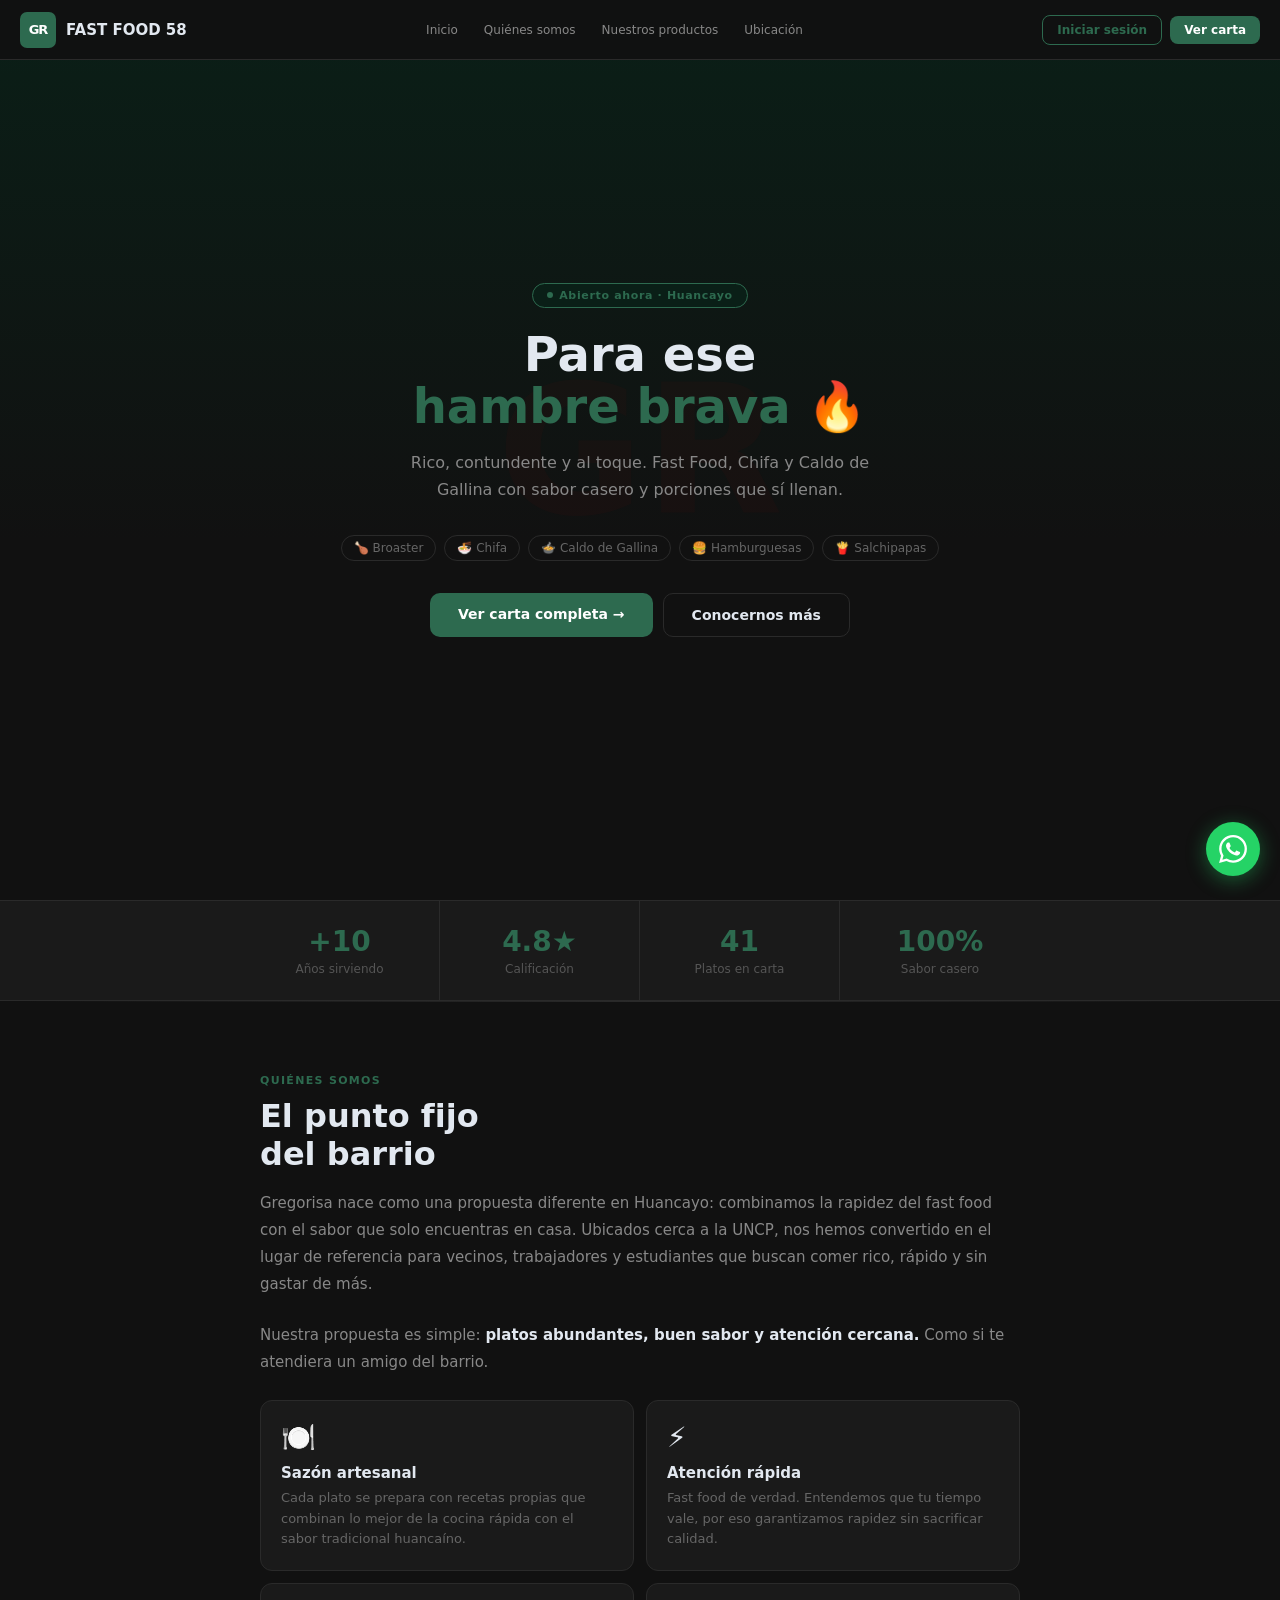
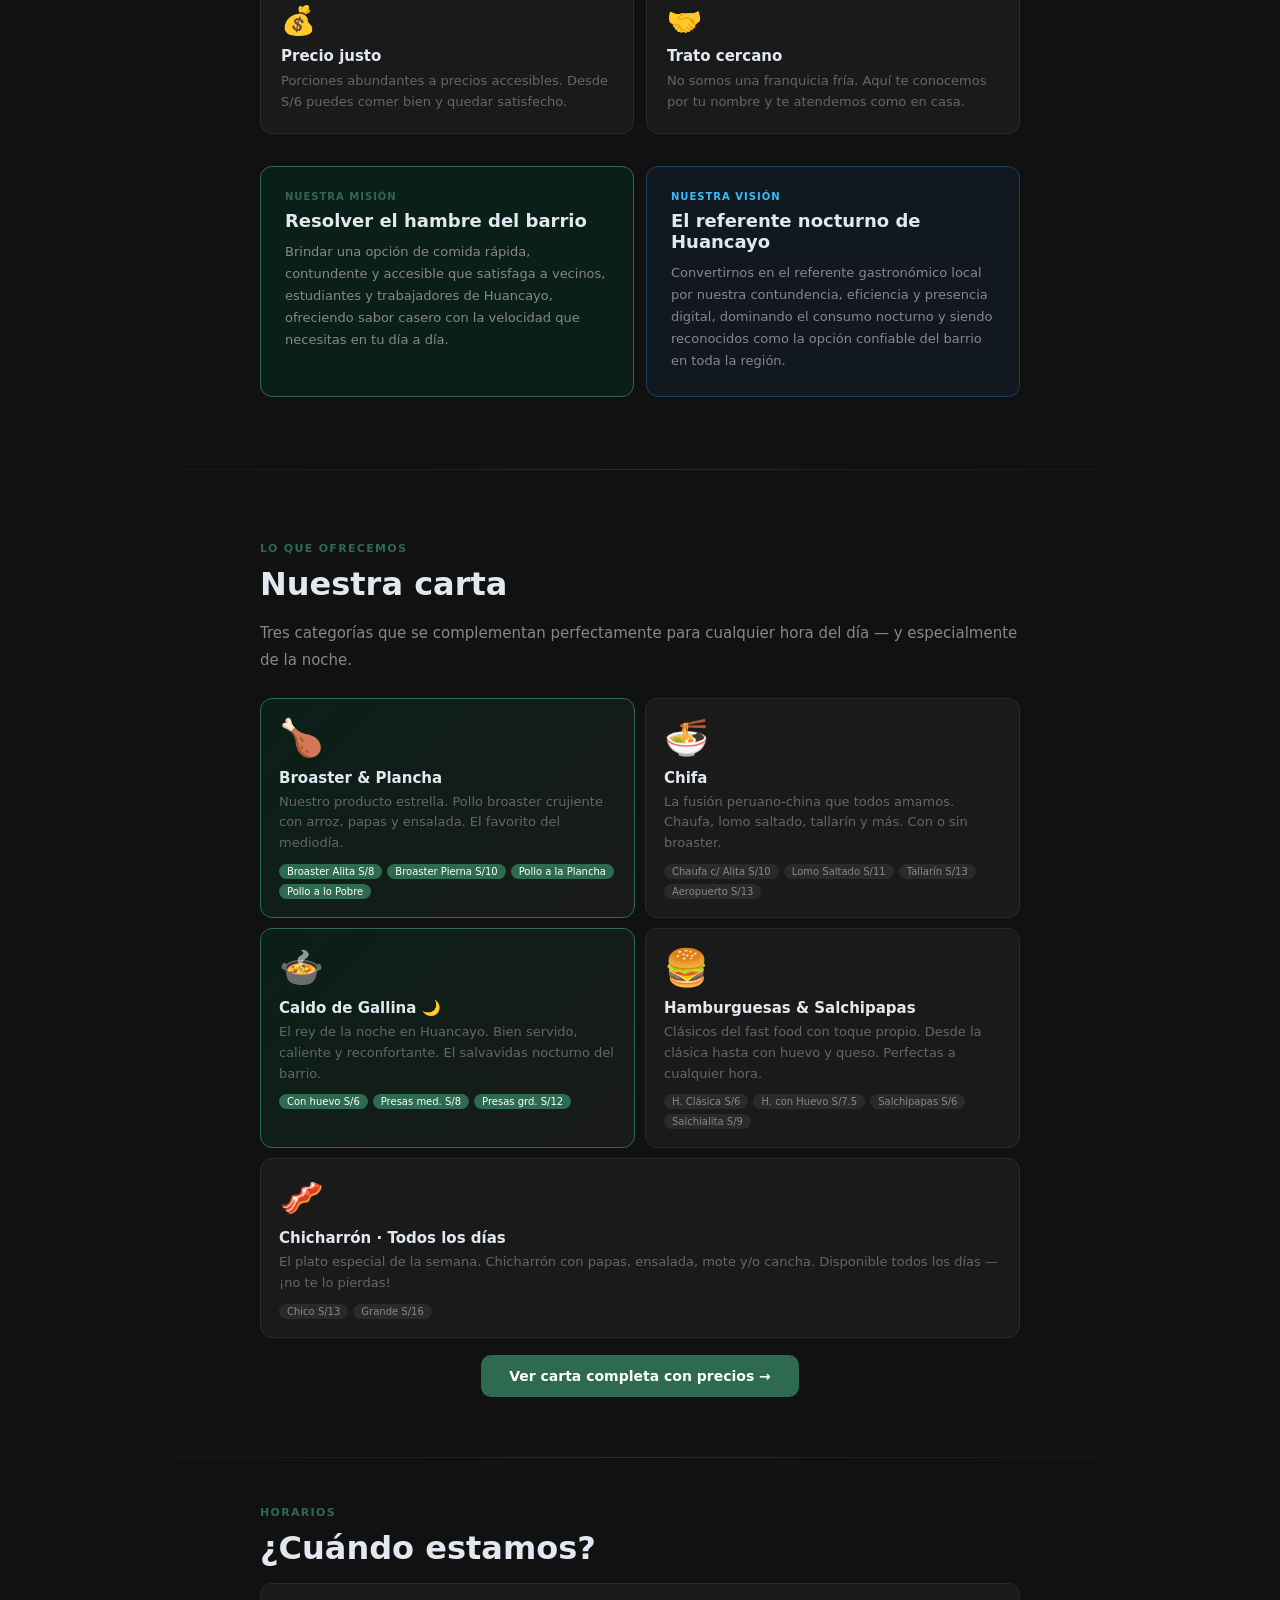
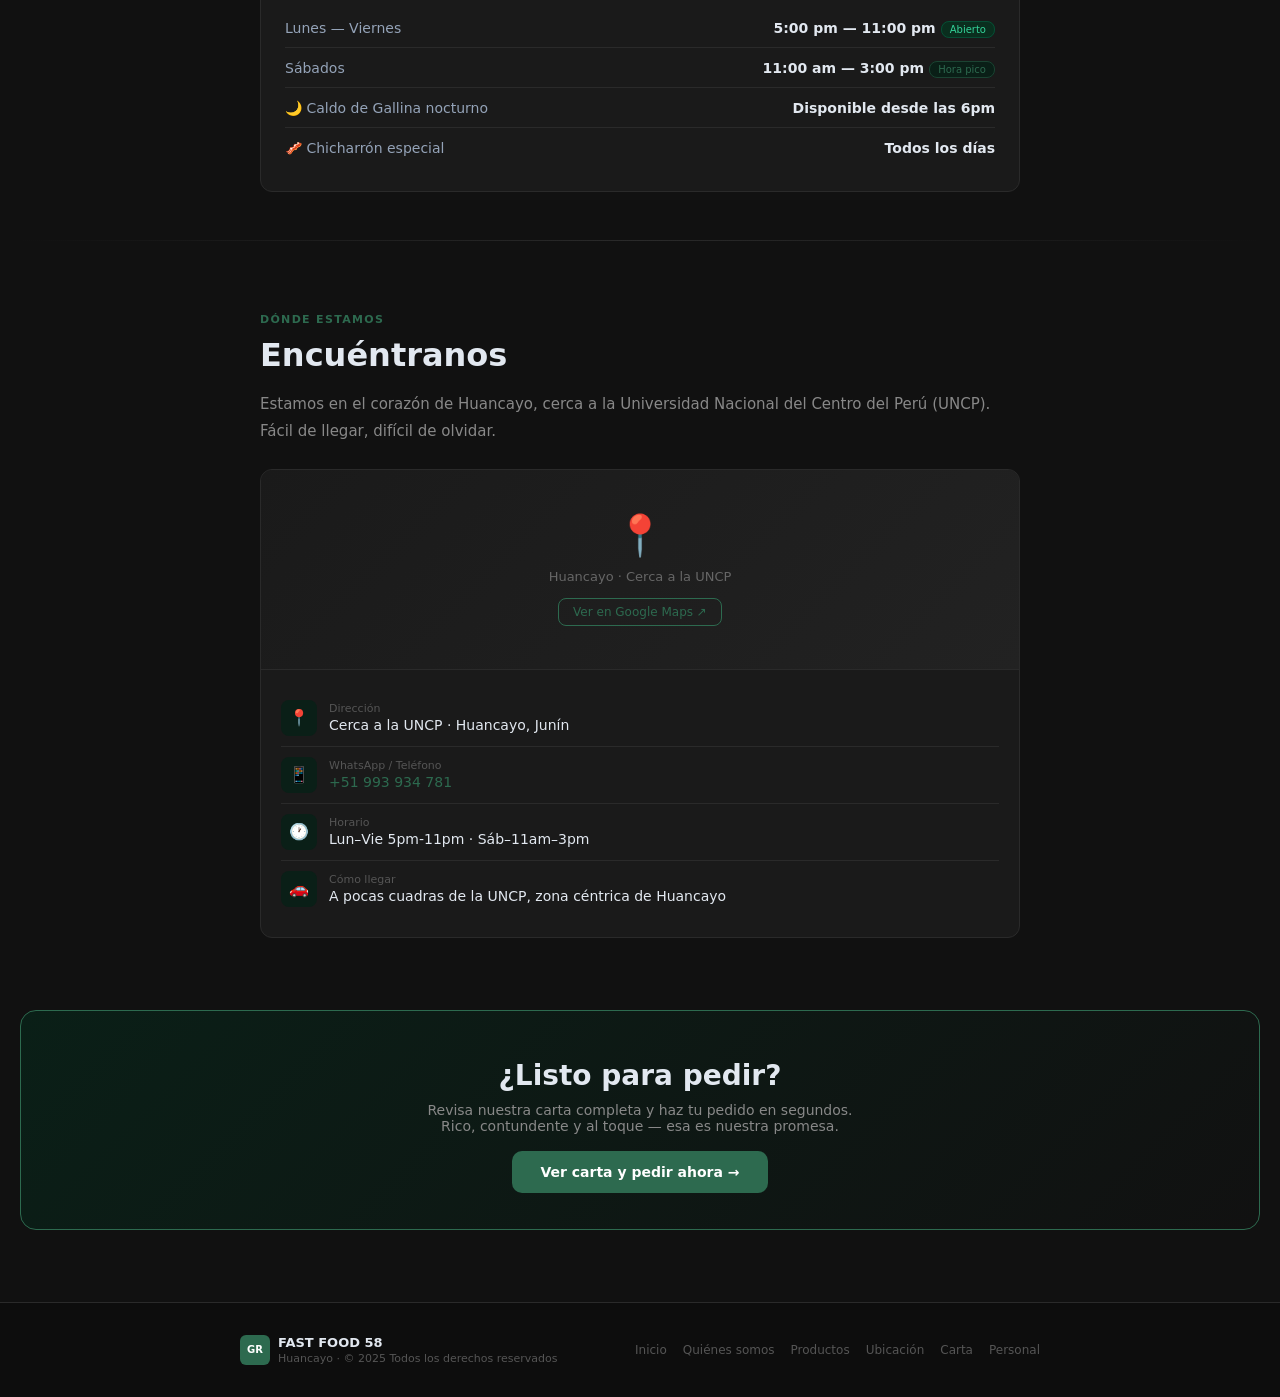
==== index.html @ 21c9c9ed "Update links to remove leading slashes" ====
<!DOCTYPE html>
<html lang="es">
<head>
<meta charset="UTF-8">
<meta name="viewport" content="width=device-width, initial-scale=1.0">
<title>Gregorisa — Huancayo</title>
<style>
*{box-sizing:border-box;margin:0;padding:0;}
html{scroll-behavior:smooth;}
body{background:#111;font-family:system-ui,-apple-system,sans-serif;color:#e2e8f0;}

/* NAV */
.nav{position:fixed;top:0;left:0;right:0;z-index:100;background:rgba(17,17,17,.95);backdrop-filter:blur(10px);border-bottom:1px solid #2a2a2a;padding:0 20px;display:flex;align-items:center;justify-content:space-between;height:60px;}
.nav-logo{display:flex;align-items:center;gap:10px;text-decoration:none;}
.nav-logo-box{width:36px;height:36px;background:#2D6A4F;border-radius:7px;display:flex;align-items:center;justify-content:center;font-size:13px;font-weight:900;color:#fff;letter-spacing:-1px;flex-shrink:0;}
.nav-logo-name{font-size:15px;font-weight:700;color:#e2e8f0;}
.nav-links{display:flex;align-items:center;gap:6px;}
.nav-link{font-size:12px;color:#888;text-decoration:none;padding:6px 10px;border-radius:7px;transition:all .15s;white-space:nowrap;}
.nav-link:hover{color:#e2e8f0;background:#1a1a1a;}
.nav-right{display:flex;align-items:center;gap:8px;}
.nav-login{font-size:12px;font-weight:600;color:#2D6A4F;text-decoration:none;padding:7px 14px;border-radius:8px;border:1px solid #2D6A4F;transition:all .15s;white-space:nowrap;}
.nav-login:hover{background:#2D6A4F;color:#fff;}
.nav-menu-btn{font-size:12px;font-weight:700;color:#fff;text-decoration:none;padding:7px 14px;border-radius:8px;background:#2D6A4F;white-space:nowrap;}
.nav-menu-btn:hover{opacity:.88;}

/* HERO */
.hero{min-height:100vh;background:linear-gradient(180deg,#0a1f17 0%,#111 60%);display:flex;align-items:center;justify-content:center;padding:80px 20px 60px;text-align:center;position:relative;overflow:hidden;}
.hero-bg-text{position:absolute;font-size:180px;font-weight:900;color:rgba(204,0,0,.04);top:50%;left:50%;transform:translate(-50%,-50%);white-space:nowrap;user-select:none;}
.hero-content{position:relative;z-index:1;max-width:600px;}
.hero-eyebrow{display:inline-flex;align-items:center;gap:6px;background:#0a1f17;border:0.5px solid #2D6A4F;border-radius:20px;padding:5px 14px;font-size:11px;color:#2D6A4F;font-weight:600;letter-spacing:.06em;margin-bottom:20px;}
.hero-dot{width:6px;height:6px;border-radius:50%;background:#2D6A4F;}
.hero-title{font-size:48px;font-weight:900;line-height:1.1;margin-bottom:16px;}
.hero-title span{color:#2D6A4F;}
.hero-sub{font-size:16px;color:#888;line-height:1.7;margin-bottom:32px;max-width:480px;margin-left:auto;margin-right:auto;}
.hero-chips{display:flex;gap:8px;justify-content:center;flex-wrap:wrap;margin-bottom:32px;}
.chip{font-size:12px;padding:5px 12px;border-radius:20px;border:0.5px solid #2a2a2a;color:#666;}
.hero-btns{display:flex;gap:10px;justify-content:center;flex-wrap:wrap;}
.btn-primary{background:#2D6A4F;color:#fff;font-size:14px;font-weight:700;padding:13px 28px;border-radius:10px;text-decoration:none;transition:opacity .15s;}
.btn-primary:hover{opacity:.88;}
.btn-secondary{background:transparent;color:#e2e8f0;font-size:14px;font-weight:600;padding:13px 28px;border-radius:10px;border:1px solid #2a2a2a;text-decoration:none;transition:all .15s;}
.btn-secondary:hover{border-color:#2D6A4F;color:#2D6A4F;}

/* STATS */
.stats-bar{background:#1a1a1a;border-top:1px solid #2a2a2a;border-bottom:1px solid #2a2a2a;padding:0;}
.stats-grid{display:grid;grid-template-columns:repeat(4,1fr);max-width:800px;margin:0 auto;}
.stat-item{padding:24px 16px;text-align:center;border-right:1px solid #2a2a2a;}
.stat-item:last-child{border-right:none;}
.stat-val{font-size:28px;font-weight:900;color:#2D6A4F;margin-bottom:4px;}
.stat-lbl{font-size:12px;color:#555;}

/* SECCIONES */
section{padding:72px 20px;max-width:800px;margin:0 auto;}

/* QUIÉNES SOMOS */
.section-label{font-size:11px;font-weight:700;color:#2D6A4F;letter-spacing:.12em;margin-bottom:10px;}
.section-title{font-size:32px;font-weight:800;color:#e2e8f0;line-height:1.2;margin-bottom:16px;}
.section-desc{font-size:15px;color:#888;line-height:1.8;margin-bottom:24px;}
.values-grid{display:grid;grid-template-columns:1fr 1fr;gap:12px;margin-top:24px;}
.val-card{background:#1a1a1a;border:1px solid #2a2a2a;border-radius:12px;padding:20px;}
.val-icon{font-size:28px;margin-bottom:10px;}
.val-title{font-size:15px;font-weight:700;color:#e2e8f0;margin-bottom:6px;}
.val-desc{font-size:13px;color:#666;line-height:1.6;}

/* MISIÓN / VISIÓN */
.mv-grid{display:grid;grid-template-columns:1fr 1fr;gap:12px;margin-top:24px;}
.mv-card{border-radius:12px;padding:24px;}
.mv-mision{background:#0a1f17;border:1px solid #2D6A4F;}
.mv-vision{background:#111820;border:1px solid #1e4060;}
.mv-label{font-size:10px;font-weight:700;letter-spacing:.1em;margin-bottom:8px;}
.ml-red{color:#2D6A4F;}.ml-blue{color:#38bdf8;}
.mv-title{font-size:18px;font-weight:800;color:#e2e8f0;margin-bottom:10px;}
.mv-desc{font-size:13px;color:#888;line-height:1.7;}

/* PRODUCTOS */
.productos-grid{display:grid;grid-template-columns:1fr 1fr;gap:10px;margin-top:24px;}
.prod-card{background:#1a1a1a;border:1px solid #2a2a2a;border-radius:12px;padding:18px;transition:border-color .15s;cursor:default;}
.prod-card:hover{border-color:#2D6A4F;}
.prod-icon{font-size:36px;margin-bottom:10px;}
.prod-name{font-size:15px;font-weight:700;color:#e2e8f0;margin-bottom:5px;}
.prod-desc{font-size:13px;color:#666;line-height:1.6;margin-bottom:10px;}
.prod-items{display:flex;flex-wrap:wrap;gap:5px;}
.prod-tag{font-size:10px;padding:2px 8px;border-radius:8px;background:#2a2a2a;color:#888;}
.prod-highlight{border-color:#2D6A4F;background:linear-gradient(135deg,#0a1f17,#1a1a1a);}
.prod-highlight .prod-tag{background:#2D6A4F;color:#fff;}

/* HORARIO */
.horario-card{background:#1a1a1a;border:1px solid #2a2a2a;border-radius:12px;padding:24px;margin-top:16px;}
.horario-row{display:flex;justify-content:space-between;align-items:center;padding:10px 0;border-bottom:1px solid #2a2a2a;}
.horario-row:last-child{border-bottom:none;}
.h-dia{font-size:14px;color:#94a3b8;}
.h-hora{font-size:14px;font-weight:600;color:#e2e8f0;}
.h-badge{font-size:10px;padding:2px 8px;border-radius:8px;}
.hb-open{background:#0a2e1e;color:#34d399;border:0.5px solid #064e35;}
.hb-peak{background:#0a1f17;color:#2D6A4F;border:0.5px solid #1B4332;}

/* UBICACIÓN */
.ubicacion-card{background:#1a1a1a;border:1px solid #2a2a2a;border-radius:12px;overflow:hidden;margin-top:24px;}
.map-placeholder{background:linear-gradient(135deg,#1a1a1a,#222);height:200px;display:flex;align-items:center;justify-content:center;flex-direction:column;gap:10px;border-bottom:1px solid #2a2a2a;}
.map-icon{font-size:40px;}
.map-label{font-size:13px;color:#666;}
.ubicacion-info{padding:20px;}
.ub-row{display:flex;align-items:center;gap:12px;padding:10px 0;border-bottom:1px solid #2a2a2a;}
.ub-row:last-child{border-bottom:none;}
.ub-icon{width:36px;height:36px;background:#0a1f17;border-radius:8px;display:flex;align-items:center;justify-content:center;font-size:16px;flex-shrink:0;}
.ub-label{font-size:11px;color:#555;margin-bottom:2px;}
.ub-val{font-size:14px;color:#e2e8f0;font-weight:500;}
.ub-link{color:#2D6A4F;text-decoration:none;}
.ub-link:hover{text-decoration:underline;}

/* CTA */
.cta-section{background:linear-gradient(135deg,#0a1f17,#111);border:1px solid #2D6A4F;border-radius:16px;padding:48px 24px;text-align:center;margin:0 20px 72px;}
.cta-title{font-size:28px;font-weight:800;color:#e2e8f0;margin-bottom:10px;}
.cta-sub{font-size:14px;color:#888;margin-bottom:28px;}

/* FOOTER */
.footer{background:#0d0d0d;border-top:1px solid #2a2a2a;padding:32px 20px;}
.footer-inner{max-width:800px;margin:0 auto;display:flex;justify-content:space-between;align-items:center;flex-wrap:wrap;gap:16px;}
.footer-logo{display:flex;align-items:center;gap:8px;}
.footer-logo-box{width:30px;height:30px;background:#2D6A4F;border-radius:6px;display:flex;align-items:center;justify-content:center;font-size:10px;font-weight:900;color:#fff;}
.footer-name{font-size:13px;font-weight:700;color:#e2e8f0;}
.footer-sub{font-size:11px;color:#555;margin-top:2px;}
.footer-links{display:flex;gap:16px;flex-wrap:wrap;}
.footer-link{font-size:12px;color:#555;text-decoration:none;}
.footer-link:hover{color:#2D6A4F;}

/* WHATSAPP FLOTANTE */
.wa-float{position:fixed;bottom:24px;right:20px;z-index:999;width:54px;height:54px;background:#25D366;border-radius:50%;display:flex;align-items:center;justify-content:center;box-shadow:0 4px 20px rgba(37,211,102,.4);text-decoration:none;transition:transform .2s;}
.wa-float:hover{transform:scale(1.1);}
.wa-float svg{width:28px;height:28px;fill:#fff;}
.wa-tooltip{position:absolute;right:64px;background:#25D366;color:#fff;font-size:12px;font-weight:600;padding:6px 12px;border-radius:8px;white-space:nowrap;opacity:0;transition:opacity .2s;pointer-events:none;}
.wa-float:hover .wa-tooltip{opacity:1;}

/* DIVISOR */
.divider{height:1px;background:linear-gradient(90deg,transparent,#2a2a2a,transparent);margin:0 20px;}

/* RESPONSIVE MOBILE */
@media(max-width:600px){
  .hero-title{font-size:32px;}
  .stats-grid{grid-template-columns:1fr 1fr;}
  .stat-item:nth-child(2){border-right:none;}
  .stat-item:nth-child(3){border-right:1px solid #2a2a2a;}
  .values-grid,.mv-grid,.productos-grid{grid-template-columns:1fr;}
  .nav-links{display:none;}
  .footer-inner{flex-direction:column;text-align:center;}
}
</style>
</head>
<body>

<!-- NAV FIJO CON ANCLAJES -->
<nav class="nav">
  <a class="nav-logo" href="#inicio">
    <div class="nav-logo-box">GR</div>
    <span class="nav-logo-name">FAST FOOD 58</span>
  </a>
  <div class="nav-links">
    <a class="nav-link" href="#inicio">Inicio</a>
    <a class="nav-link" href="#quienes-somos">Quiénes somos</a>
    <a class="nav-link" href="#productos">Nuestros productos</a>
    <a class="nav-link" href="#ubicacion">Ubicación</a>
  </div>
  <div class="nav-right">
    <a class="nav-login" href="login.html">Iniciar sesión</a>
    <a class="nav-menu-btn" href="public/menu.html">Ver carta</a>
  </div>
</nav>

<!-- HERO -->
<section id="inicio" style="padding:0;max-width:100%;">
  <div class="hero">
    <div class="hero-bg-text">GR</div>
    <div class="hero-content">
      <div class="hero-eyebrow"><div class="hero-dot"></div>Abierto ahora · Huancayo</div>
      <h1 class="hero-title">Para ese<br><span>hambre brava</span> 🔥</h1>
      <p class="hero-sub">Rico, contundente y al toque. Fast Food, Chifa y Caldo de Gallina con sabor casero y porciones que sí llenan.</p>
      <div class="hero-chips">
        <span class="chip">🍗 Broaster</span>
        <span class="chip">🍜 Chifa</span>
        <span class="chip">🍲 Caldo de Gallina</span>
        <span class="chip">🍔 Hamburguesas</span>
        <span class="chip">🍟 Salchipapas</span>
      </div>
      <div class="hero-btns">
        <a class="btn-primary" href="public/menu.html">Ver carta completa →</a>
        <a class="btn-secondary" href="#quienes-somos">Conocernos más</a>
      </div>
    </div>
  </div>
</section>

<!-- STATS -->
<div class="stats-bar">
  <div class="stats-grid">
    <div class="stat-item"><div class="stat-val">+10</div><div class="stat-lbl">Años sirviendo</div></div>
    <div class="stat-item"><div class="stat-val">4.8★</div><div class="stat-lbl">Calificación</div></div>
    <div class="stat-item"><div class="stat-val">41</div><div class="stat-lbl">Platos en carta</div></div>
    <div class="stat-item"><div class="stat-val">100%</div><div class="stat-lbl">Sabor casero</div></div>
  </div>
</div>

<div class="divider"></div>

<!-- QUIÉNES SOMOS -->
<section id="quienes-somos">
  <div class="section-label">QUIÉNES SOMOS</div>
  <h2 class="section-title">El punto fijo<br>del barrio</h2>
  <p class="section-desc">Gregorisa nace como una propuesta diferente en Huancayo: combinamos la rapidez del fast food con el sabor que solo encuentras en casa. Ubicados cerca a la UNCP, nos hemos convertido en el lugar de referencia para vecinos, trabajadores y estudiantes que buscan comer rico, rápido y sin gastar de más.</p>
  <p class="section-desc">Nuestra propuesta es simple: <strong style="color:#e2e8f0;">platos abundantes, buen sabor y atención cercana.</strong> Como si te atendiera un amigo del barrio.</p>

  <div class="values-grid">
    <div class="val-card">
      <div class="val-icon">🍽️</div>
      <div class="val-title">Sazón artesanal</div>
      <div class="val-desc">Cada plato se prepara con recetas propias que combinan lo mejor de la cocina rápida con el sabor tradicional huancaíno.</div>
    </div>
    <div class="val-card">
      <div class="val-icon">⚡</div>
      <div class="val-title">Atención rápida</div>
      <div class="val-desc">Fast food de verdad. Entendemos que tu tiempo vale, por eso garantizamos rapidez sin sacrificar calidad.</div>
    </div>
    <div class="val-card">
      <div class="val-icon">💰</div>
      <div class="val-title">Precio justo</div>
      <div class="val-desc">Porciones abundantes a precios accesibles. Desde S/6 puedes comer bien y quedar satisfecho.</div>
    </div>
    <div class="val-card">
      <div class="val-icon">🤝</div>
      <div class="val-title">Trato cercano</div>
      <div class="val-desc">No somos una franquicia fría. Aquí te conocemos por tu nombre y te atendemos como en casa.</div>
    </div>
  </div>

  <!-- MISIÓN Y VISIÓN -->
  <div class="mv-grid" style="margin-top:32px;">
    <div class="mv-card mv-mision">
      <div class="mv-label ml-red">NUESTRA MISIÓN</div>
      <div class="mv-title">Resolver el hambre del barrio</div>
      <div class="mv-desc">Brindar una opción de comida rápida, contundente y accesible que satisfaga a vecinos, estudiantes y trabajadores de Huancayo, ofreciendo sabor casero con la velocidad que necesitas en tu día a día.</div>
    </div>
    <div class="mv-card mv-vision">
      <div class="mv-label ml-blue">NUESTRA VISIÓN</div>
      <div class="mv-title">El referente nocturno de Huancayo</div>
      <div class="mv-desc">Convertirnos en el referente gastronómico local por nuestra contundencia, eficiencia y presencia digital, dominando el consumo nocturno y siendo reconocidos como la opción confiable del barrio en toda la región.</div>
    </div>
  </div>
</section>

<div class="divider"></div>

<!-- PRODUCTOS -->
<section id="productos">
  <div class="section-label">LO QUE OFRECEMOS</div>
  <h2 class="section-title">Nuestra carta</h2>
  <p class="section-desc">Tres categorías que se complementan perfectamente para cualquier hora del día — y especialmente de la noche.</p>

  <div class="productos-grid">
    <div class="prod-card prod-highlight">
      <div class="prod-icon">🍗</div>
      <div class="prod-name">Broaster & Plancha</div>
      <div class="prod-desc">Nuestro producto estrella. Pollo broaster crujiente con arroz, papas y ensalada. El favorito del mediodía.</div>
      <div class="prod-items">
        <span class="prod-tag">Broaster Alita S/8</span>
        <span class="prod-tag">Broaster Pierna S/10</span>
        <span class="prod-tag">Pollo a la Plancha</span>
        <span class="prod-tag">Pollo a lo Pobre</span>
      </div>
    </div>
    <div class="prod-card">
      <div class="prod-icon">🍜</div>
      <div class="prod-name">Chifa</div>
      <div class="prod-desc">La fusión peruano-china que todos amamos. Chaufa, lomo saltado, tallarín y más. Con o sin broaster.</div>
      <div class="prod-items">
        <span class="prod-tag">Chaufa c/ Alita S/10</span>
        <span class="prod-tag">Lomo Saltado S/11</span>
        <span class="prod-tag">Tallarín S/13</span>
        <span class="prod-tag">Aeropuerto S/13</span>
      </div>
    </div>
    <div class="prod-card prod-highlight">
      <div class="prod-icon">🍲</div>
      <div class="prod-name">Caldo de Gallina 🌙</div>
      <div class="prod-desc">El rey de la noche en Huancayo. Bien servido, caliente y reconfortante. El salvavidas nocturno del barrio.</div>
      <div class="prod-items">
        <span class="prod-tag">Con huevo S/6</span>
        <span class="prod-tag">Presas med. S/8</span>
        <span class="prod-tag">Presas grd. S/12</span>
      </div>
    </div>
    <div class="prod-card">
      <div class="prod-icon">🍔</div>
      <div class="prod-name">Hamburguesas & Salchipapas</div>
      <div class="prod-desc">Clásicos del fast food con toque propio. Desde la clásica hasta con huevo y queso. Perfectas a cualquier hora.</div>
      <div class="prod-items">
        <span class="prod-tag">H. Clásica S/6</span>
        <span class="prod-tag">H. con Huevo S/7.5</span>
        <span class="prod-tag">Salchipapas S/6</span>
        <span class="prod-tag">Salchialita S/9</span>
      </div>
    </div>
    <div class="prod-card" style="grid-column:1/-1;">
      <div class="prod-icon">🥓</div>
      <div class="prod-name">Chicharrón · Todos los días</div>
      <div class="prod-desc">El plato especial de la semana. Chicharrón con papas, ensalada, mote y/o cancha. Disponible todos los días — ¡no te lo pierdas!</div>
      <div class="prod-items">
        <span class="prod-tag">Chico S/13</span>
        <span class="prod-tag">Grande S/16</span>       
      </div>
    </div>
  </div>

  <div style="text-align:center;margin-top:28px;">
    <a class="btn-primary" href="public/menu.html">Ver carta completa con precios →</a>
  </div>
</section>

<div class="divider"></div>

<!-- HORARIO -->
<section id="horario" style="padding-top:48px;padding-bottom:48px;">
  <div class="section-label">HORARIOS</div>
  <h2 class="section-title">¿Cuándo estamos?</h2>
  <div class="horario-card">
    <div class="horario-row"><span class="h-dia">Lunes — Viernes</span><span><span class="h-hora">5:00 pm — 11:00 pm</span> <span class="h-badge hb-open">Abierto</span></span></div>
    <div class="horario-row"><span class="h-dia">Sábados</span><span><span class="h-hora">11:00 am — 3:00 pm</span> <span class="h-badge hb-peak">Hora pico</span></span></div>
    <div class="horario-row"><span class="h-dia">🌙 Caldo de Gallina nocturno</span><span><span class="h-hora">Disponible desde las 6pm</span></span></div>
    <div class="horario-row"><span class="h-dia">🥓 Chicharrón especial</span><span><span class="h-hora">Todos los días</span></span></div>
  </div>
</section>

<div class="divider"></div>

<!-- UBICACIÓN -->
<section id="ubicacion">
  <div class="section-label">DÓNDE ESTAMOS</div>
  <h2 class="section-title">Encuéntranos</h2>
  <p class="section-desc">Estamos en el corazón de Huancayo, cerca a la Universidad Nacional del Centro del Perú (UNCP). Fácil de llegar, difícil de olvidar.</p>

  <div class="ubicacion-card">
    <div class="map-placeholder">
      <div class="map-icon">📍</div>
      <div class="map-label">Huancayo · Cerca a la UNCP</div>
      <a href="https://maps.google.com/?q=UNCP+Huancayo" target="_blank" style="font-size:12px;color:#2D6A4F;text-decoration:none;border:1px solid #2D6A4F;padding:6px 14px;border-radius:8px;margin-top:4px;">Ver en Google Maps ↗</a>
    </div>
    <div class="ubicacion-info">
      <div class="ub-row">
        <div class="ub-icon">📍</div>
        <div><div class="ub-label">Dirección</div><div class="ub-val">Cerca a la UNCP · Huancayo, Junín</div></div>
      </div>
      <div class="ub-row">
        <div class="ub-icon">📱</div>
        <div><div class="ub-label">WhatsApp / Teléfono</div><div class="ub-val"><a class="ub-link" href="https://wa.me/51993934781" target="_blank">+51 993 934 781</a></div></div>
      </div>
      <div class="ub-row">
        <div class="ub-icon">🕐</div>
        <div><div class="ub-label">Horario</div><div class="ub-val">Lun–Vie 5pm-11pm · Sáb–11am–3pm</div></div>
      </div>
      <div class="ub-row">
        <div class="ub-icon">🚗</div>
        <div><div class="ub-label">Cómo llegar</div><div class="ub-val">A pocas cuadras de la UNCP, zona céntrica de Huancayo</div></div>
      </div>
    </div>
  </div>
</section>

<!-- CTA FINAL -->
<div class="cta-section">
  <div class="cta-title">¿Listo para pedir?</div>
  <p class="cta-sub">Revisa nuestra carta completa y haz tu pedido en segundos.<br>Rico, contundente y al toque — esa es nuestra promesa.</p>
  <a class="btn-primary" href="public/menu.html">Ver carta y pedir ahora →</a>
</div>

<!-- FOOTER -->
<footer class="footer">
  <div class="footer-inner">
    <div class="footer-logo">
      <div class="footer-logo-box">GR</div>
      <div>
        <div class="footer-name">FAST FOOD 58</div>
        <div class="footer-sub">Huancayo · © 2025 Todos los derechos reservados</div>
      </div>
    </div>
    <div class="footer-links">
      <a class="footer-link" href="#inicio">Inicio</a>
      <a class="footer-link" href="#quienes-somos">Quiénes somos</a>
      <a class="footer-link" href="#productos">Productos</a>
      <a class="footer-link" href="#ubicacion">Ubicación</a>
      <a class="footer-link" href="public/menu.html">Carta</a>
      <a class="footer-link" href="login.html">Personal</a>
    </div>
  </div>
</footer>

<!-- BOTÓN WHATSAPP FLOTANTE -->
<a class="wa-float" href="https://wa.me/51993934781" target="_blank" title="WhatsApp Gregorisa">
  <span class="wa-tooltip">¡Escríbenos!</span>
  <svg viewBox="0 0 24 24" xmlns="http://www.w3.org/2000/svg">
    <path d="M17.472 14.382c-.297-.149-1.758-.867-2.03-.967-.273-.099-.471-.148-.67.15-.197.297-.767.966-.94 1.164-.173.199-.347.223-.644.075-.297-.15-1.255-.463-2.39-1.475-.883-.788-1.48-1.761-1.653-2.059-.173-.297-.018-.458.13-.606.134-.133.298-.347.446-.52.149-.174.198-.298.298-.497.099-.198.05-.371-.025-.52-.075-.149-.669-1.612-.916-2.207-.242-.579-.487-.5-.669-.51-.173-.008-.371-.01-.57-.01-.198 0-.52.074-.792.372-.272.297-1.04 1.016-1.04 2.479 0 1.462 1.065 2.875 1.213 3.074.149.198 2.096 3.2 5.077 4.487.709.306 1.262.489 1.694.625.712.227 1.36.195 1.871.118.571-.085 1.758-.719 2.006-1.413.248-.694.248-1.289.173-1.413-.074-.124-.272-.198-.57-.347m-5.421 7.403h-.004a9.87 9.87 0 01-5.031-1.378l-.361-.214-3.741.982.998-3.648-.235-.374a9.86 9.86 0 01-1.51-5.26c.001-5.45 4.436-9.884 9.888-9.884 2.64 0 5.122 1.03 6.988 2.898a9.825 9.825 0 012.893 6.994c-.003 5.45-4.437 9.884-9.885 9.884m8.413-18.297A11.815 11.815 0 0012.05 0C5.495 0 .16 5.335.157 11.892c0 2.096.547 4.142 1.588 5.945L.057 24l6.305-1.654a11.882 11.882 0 005.683 1.448h.005c6.554 0 11.89-5.335 11.893-11.893a11.821 11.821 0 00-3.48-8.413z"/>
  </svg>
</a>

</body>
</html>
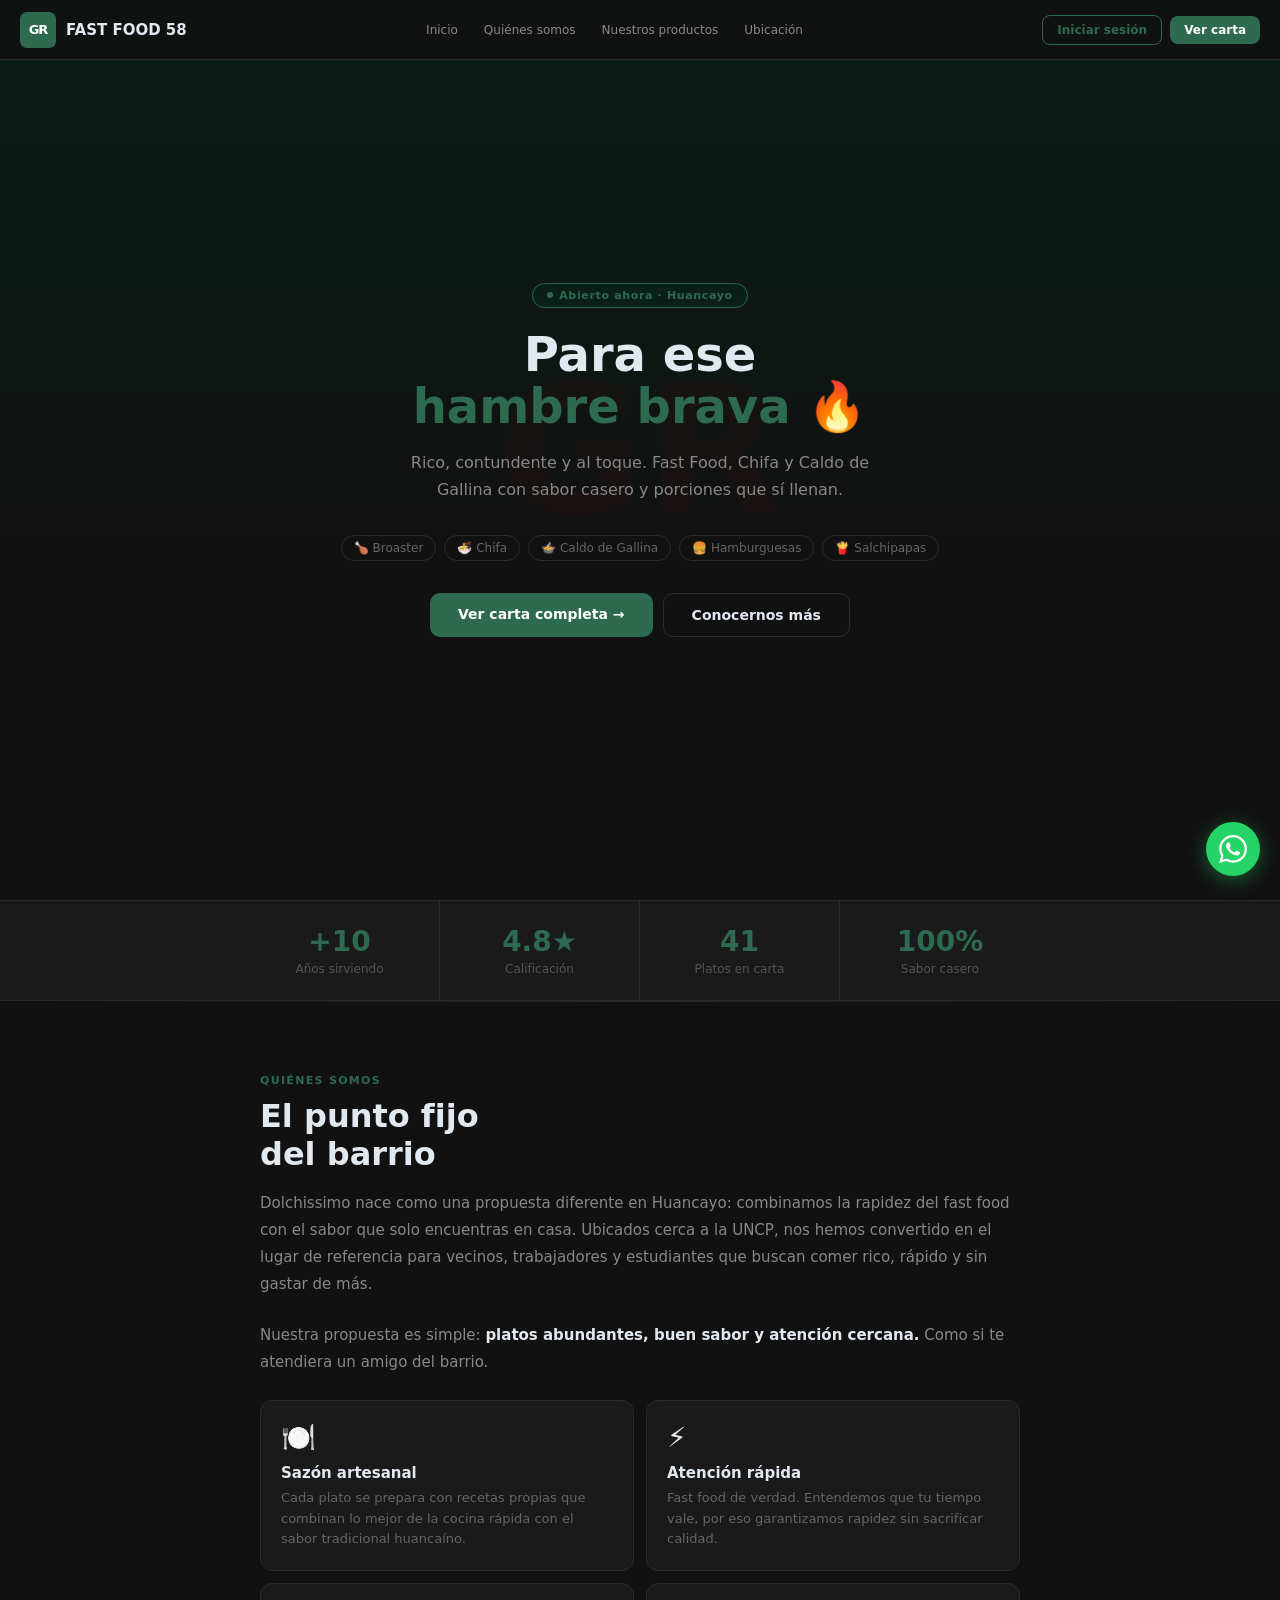
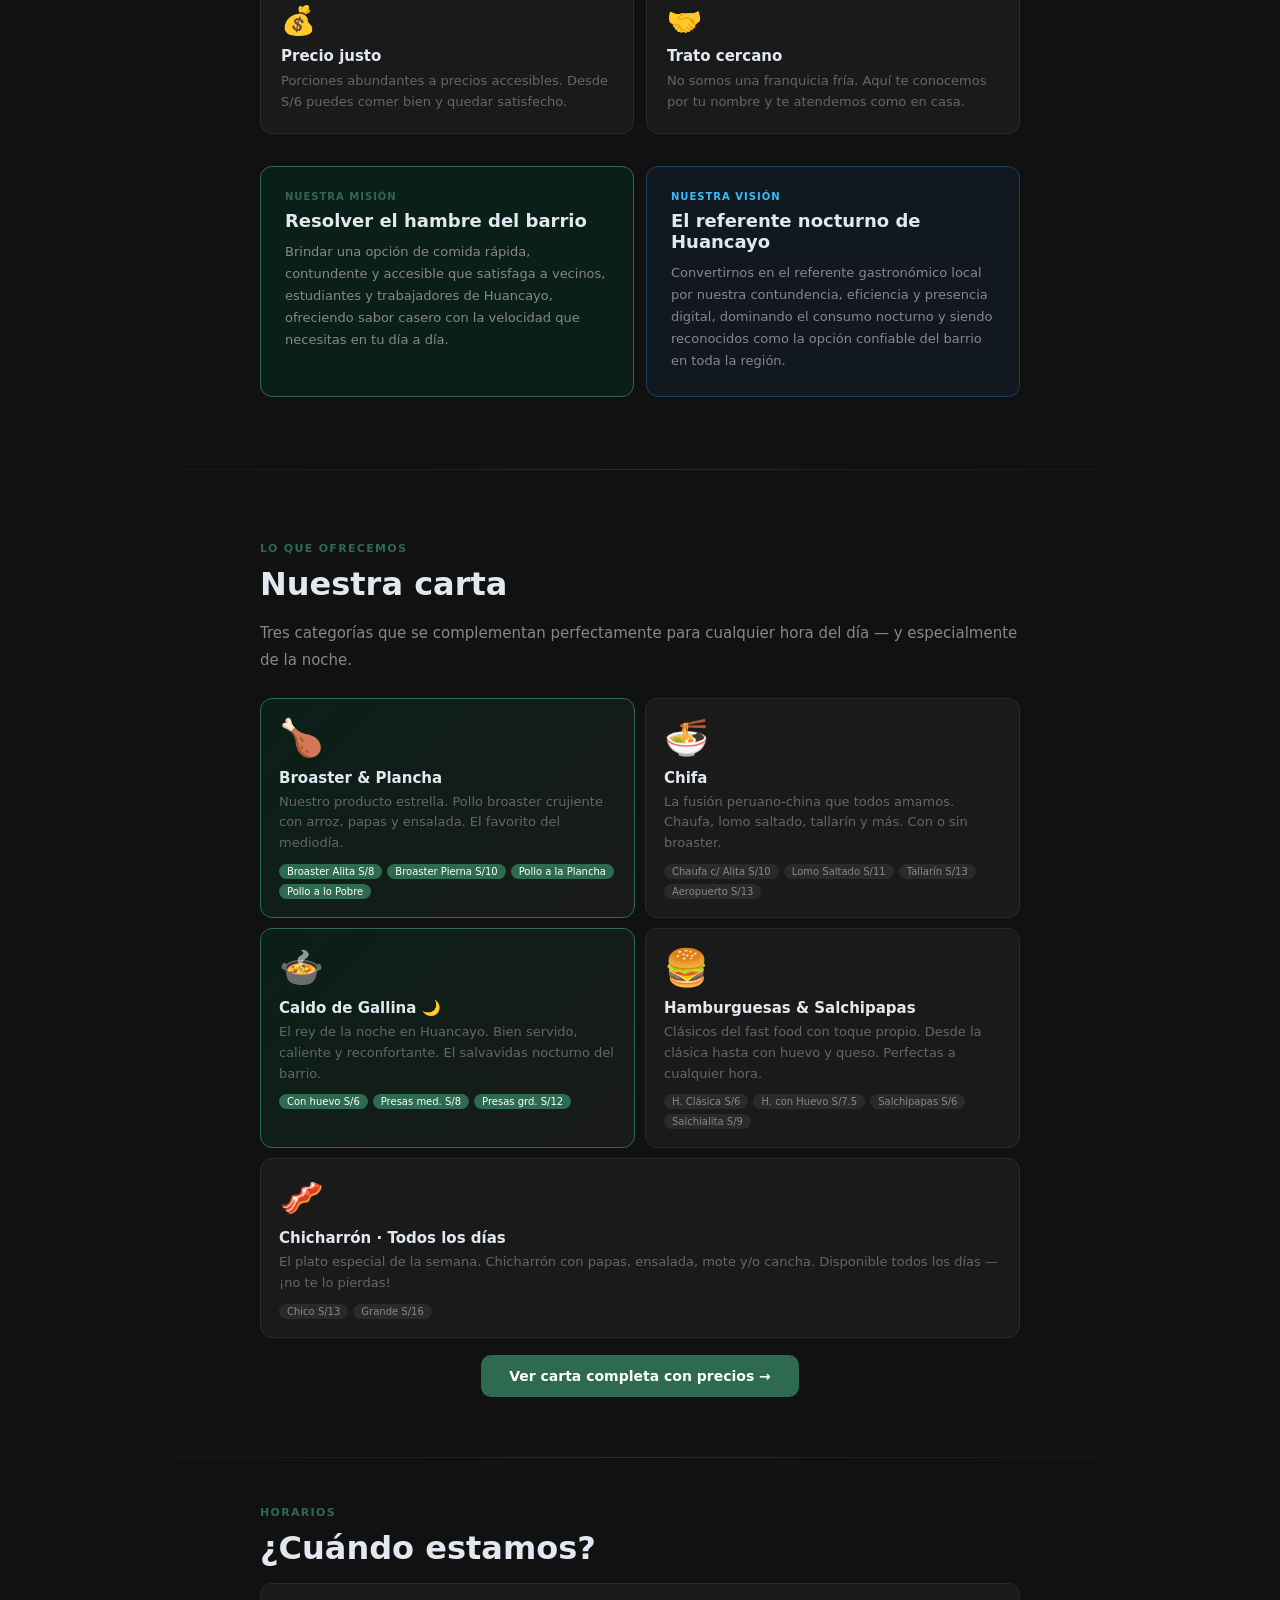
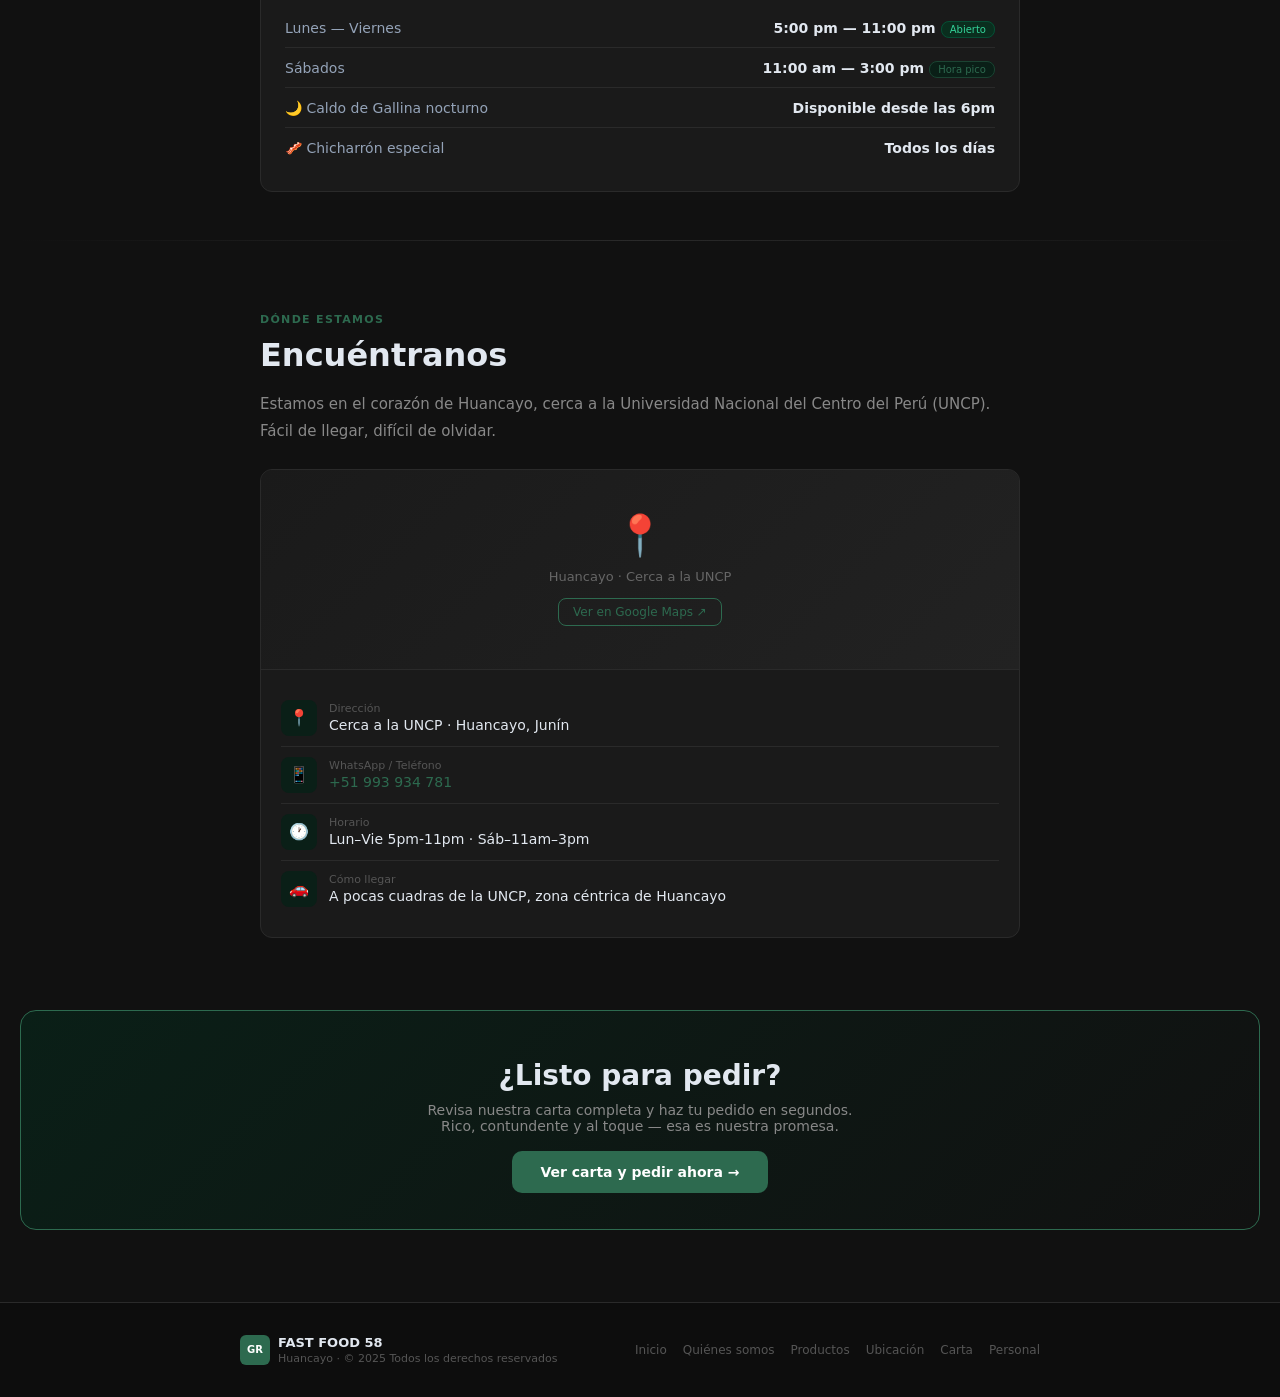
==== commit fce038aa: "Rebrand: Gregorisa -> Dolchissimo en textos, titulos y correos de ejemplo" ====
--- a/index.html
+++ b/index.html
@@ -3,7 +3,7 @@
 <head>
 <meta charset="UTF-8">
 <meta name="viewport" content="width=device-width, initial-scale=1.0">
-<title>Gregorisa — Huancayo</title>
+<title>Dolchissimo — Huancayo</title>
 <style>
 *{box-sizing:border-box;margin:0;padding:0;}
 html{scroll-behavior:smooth;}
@@ -204,7 +204,7 @@
 <section id="quienes-somos">
   <div class="section-label">QUIÉNES SOMOS</div>
   <h2 class="section-title">El punto fijo<br>del barrio</h2>
-  <p class="section-desc">Gregorisa nace como una propuesta diferente en Huancayo: combinamos la rapidez del fast food con el sabor que solo encuentras en casa. Ubicados cerca a la UNCP, nos hemos convertido en el lugar de referencia para vecinos, trabajadores y estudiantes que buscan comer rico, rápido y sin gastar de más.</p>
+  <p class="section-desc">Dolchissimo nace como una propuesta diferente en Huancayo: combinamos la rapidez del fast food con el sabor que solo encuentras en casa. Ubicados cerca a la UNCP, nos hemos convertido en el lugar de referencia para vecinos, trabajadores y estudiantes que buscan comer rico, rápido y sin gastar de más.</p>
   <p class="section-desc">Nuestra propuesta es simple: <strong style="color:#e2e8f0;">platos abundantes, buen sabor y atención cercana.</strong> Como si te atendiera un amigo del barrio.</p>
 
   <div class="values-grid">
@@ -391,7 +391,7 @@
 </footer>
 
 <!-- BOTÓN WHATSAPP FLOTANTE -->
-<a class="wa-float" href="https://wa.me/51993934781" target="_blank" title="WhatsApp Gregorisa">
+<a class="wa-float" href="https://wa.me/51993934781" target="_blank" title="WhatsApp Dolchissimo">
   <span class="wa-tooltip">¡Escríbenos!</span>
   <svg viewBox="0 0 24 24" xmlns="http://www.w3.org/2000/svg">
     <path d="M17.472 14.382c-.297-.149-1.758-.867-2.03-.967-.273-.099-.471-.148-.67.15-.197.297-.767.966-.94 1.164-.173.199-.347.223-.644.075-.297-.15-1.255-.463-2.39-1.475-.883-.788-1.48-1.761-1.653-2.059-.173-.297-.018-.458.13-.606.134-.133.298-.347.446-.52.149-.174.198-.298.298-.497.099-.198.05-.371-.025-.52-.075-.149-.669-1.612-.916-2.207-.242-.579-.487-.5-.669-.51-.173-.008-.371-.01-.57-.01-.198 0-.52.074-.792.372-.272.297-1.04 1.016-1.04 2.479 0 1.462 1.065 2.875 1.213 3.074.149.198 2.096 3.2 5.077 4.487.709.306 1.262.489 1.694.625.712.227 1.36.195 1.871.118.571-.085 1.758-.719 2.006-1.413.248-.694.248-1.289.173-1.413-.074-.124-.272-.198-.57-.347m-5.421 7.403h-.004a9.87 9.87 0 01-5.031-1.378l-.361-.214-3.741.982.998-3.648-.235-.374a9.86 9.86 0 01-1.51-5.26c.001-5.45 4.436-9.884 9.888-9.884 2.64 0 5.122 1.03 6.988 2.898a9.825 9.825 0 012.893 6.994c-.003 5.45-4.437 9.884-9.885 9.884m8.413-18.297A11.815 11.815 0 0012.05 0C5.495 0 .16 5.335.157 11.892c0 2.096.547 4.142 1.588 5.945L.057 24l6.305-1.654a11.882 11.882 0 005.683 1.448h.005c6.554 0 11.89-5.335 11.893-11.893a11.821 11.821 0 00-3.48-8.413z"/>
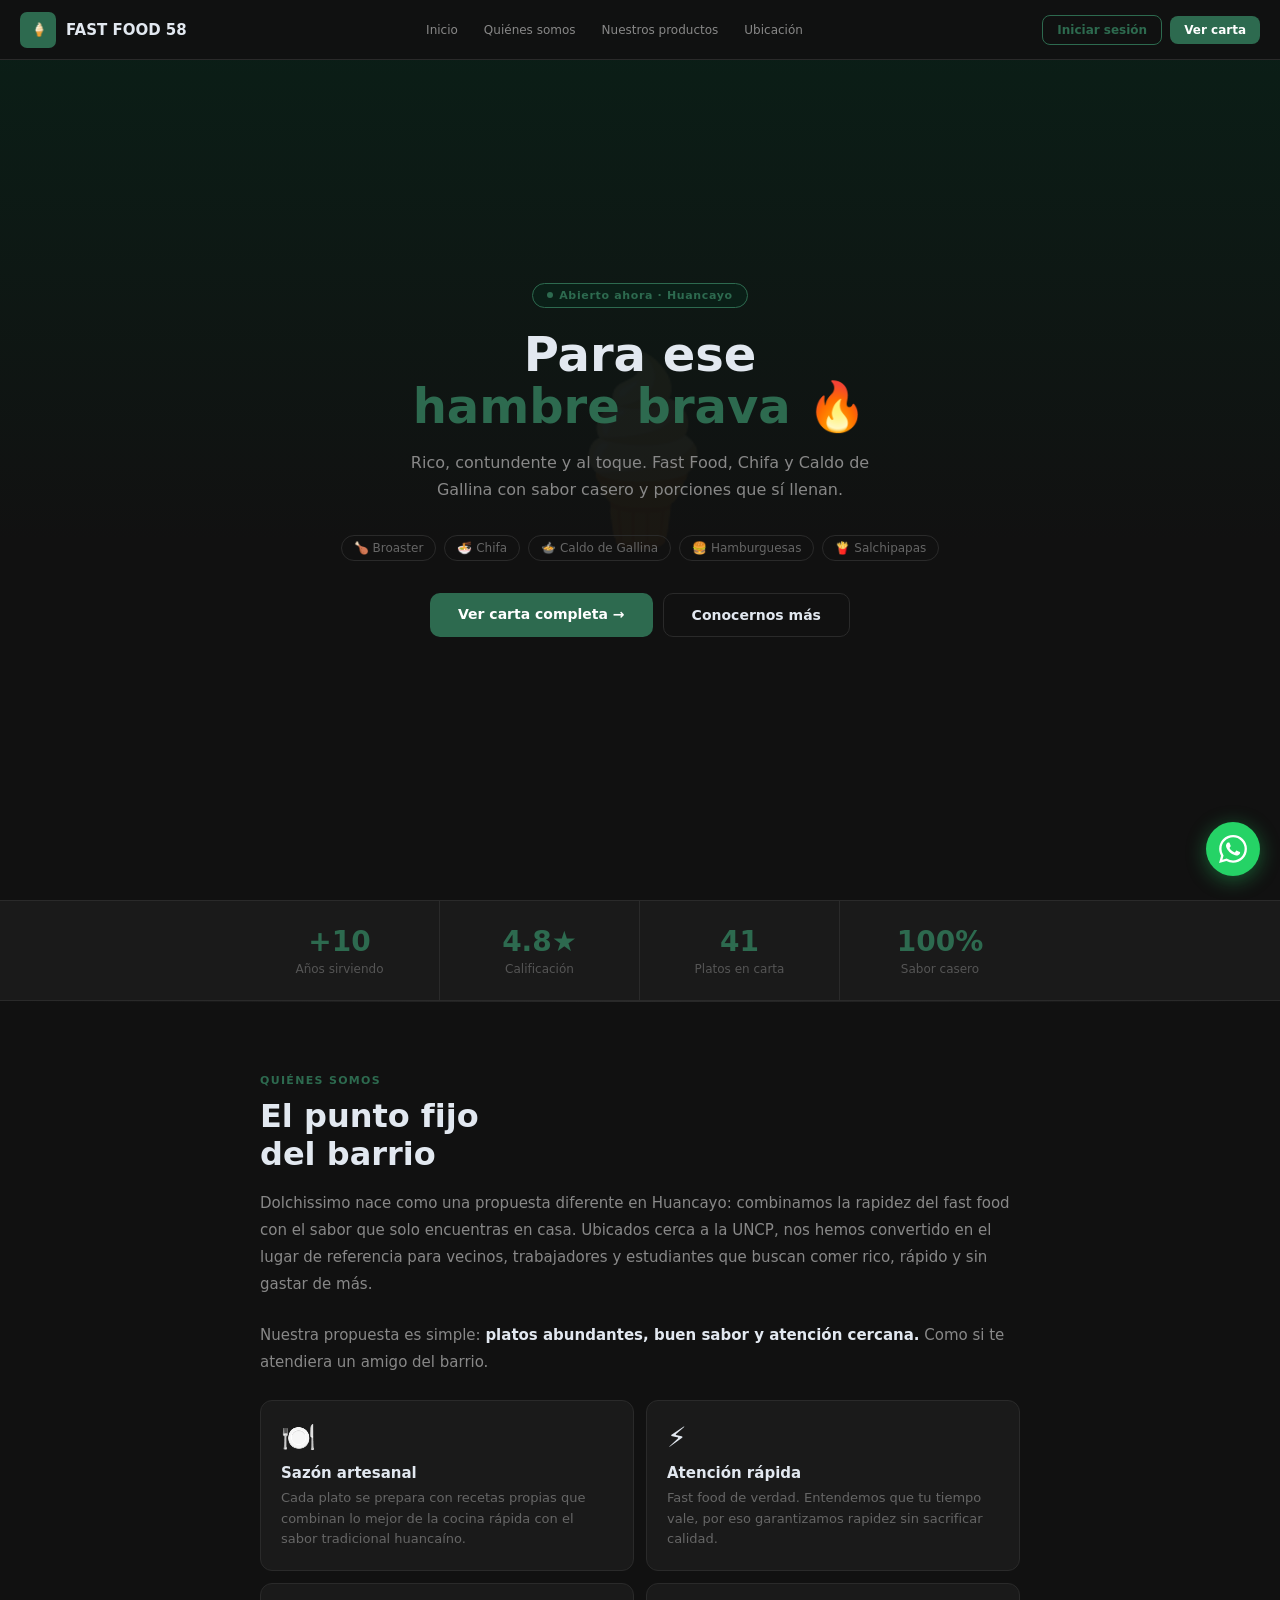
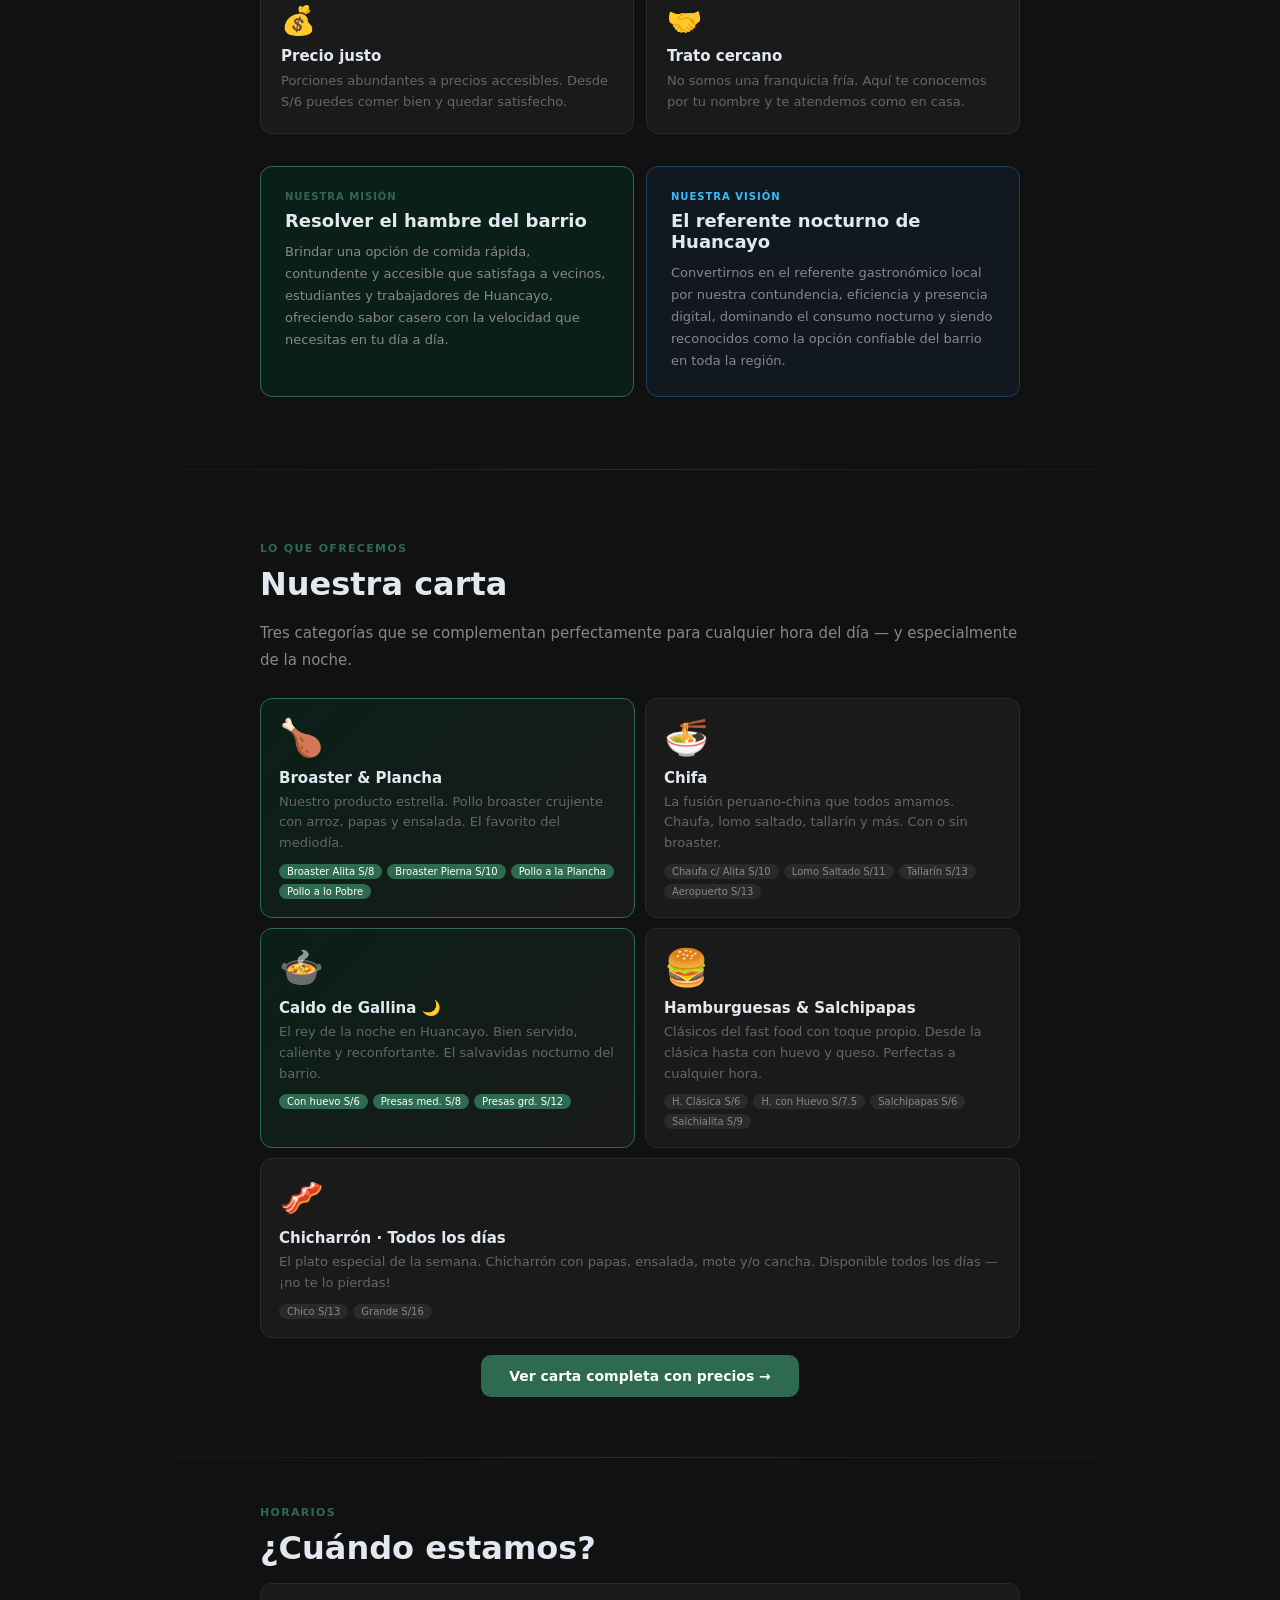
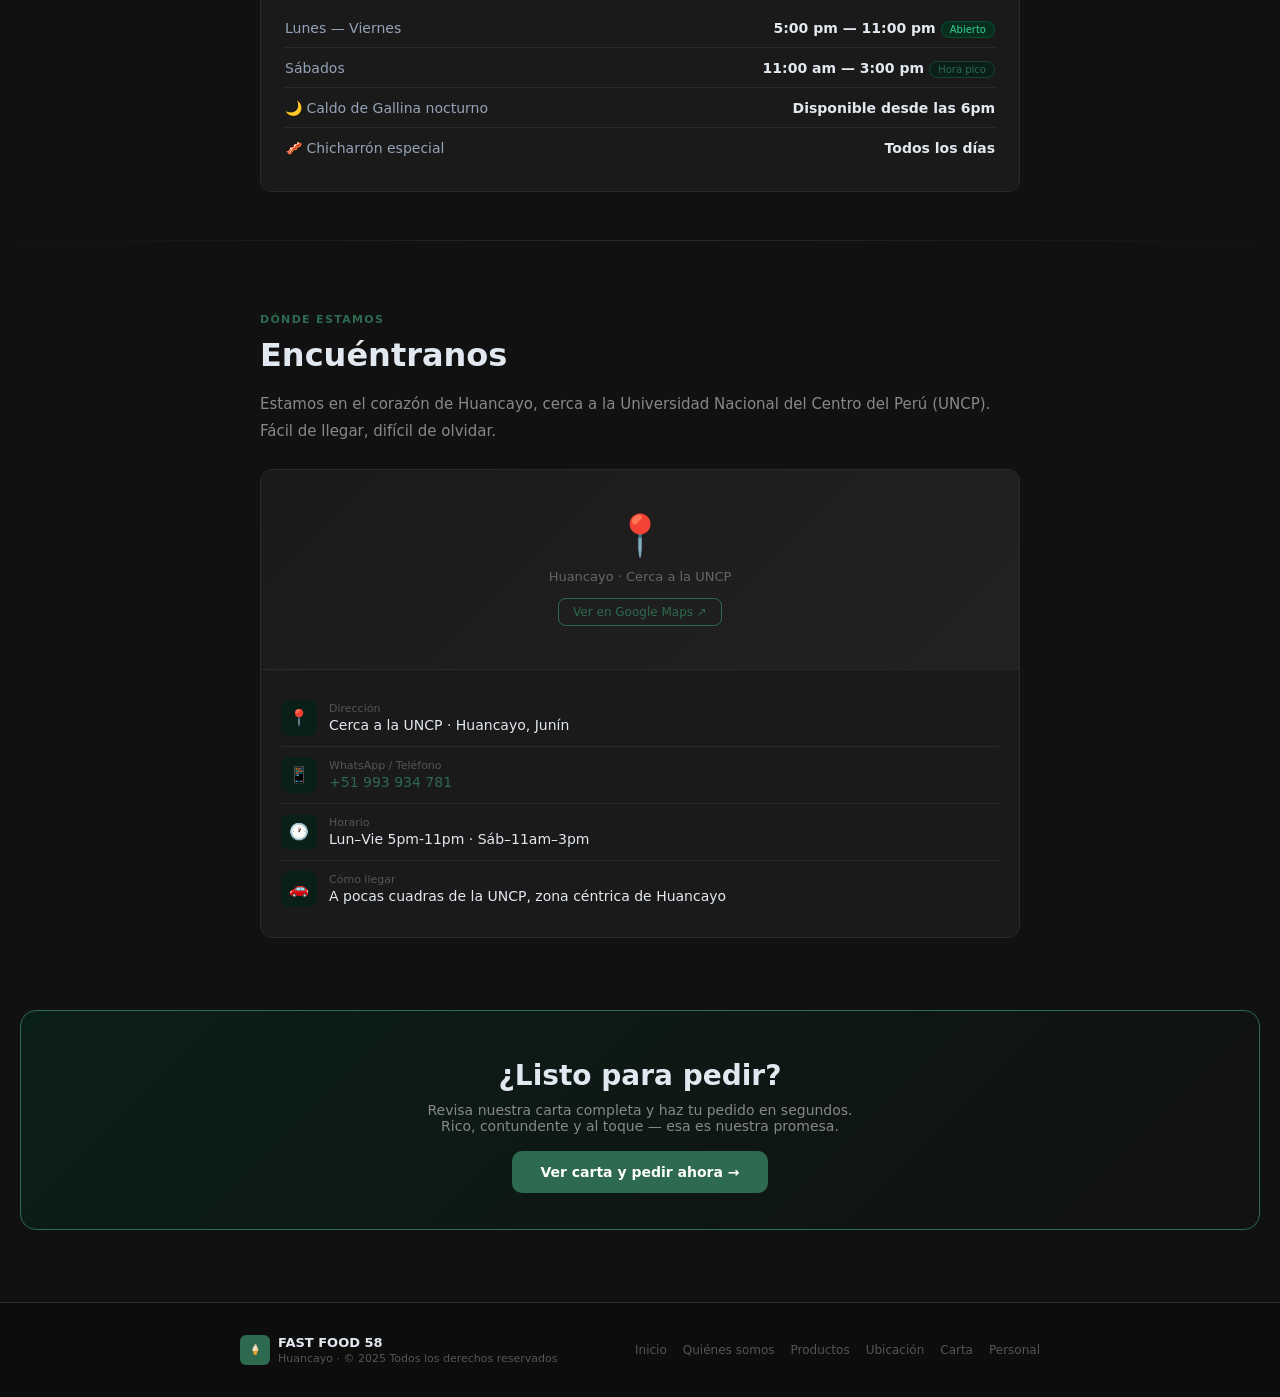
==== commit bc1ed3de: "Reemplazar abreviatura GR por icono de helado en todas las paginas" ====
--- a/index.html
+++ b/index.html
@@ -150,7 +150,7 @@
 <!-- NAV FIJO CON ANCLAJES -->
 <nav class="nav">
   <a class="nav-logo" href="#inicio">
-    <div class="nav-logo-box">GR</div>
+    <div class="nav-logo-box">🍦</div>
     <span class="nav-logo-name">FAST FOOD 58</span>
   </a>
   <div class="nav-links">
@@ -168,7 +168,7 @@
 <!-- HERO -->
 <section id="inicio" style="padding:0;max-width:100%;">
   <div class="hero">
-    <div class="hero-bg-text">GR</div>
+    <div class="hero-bg-text">🍦</div>
     <div class="hero-content">
       <div class="hero-eyebrow"><div class="hero-dot"></div>Abierto ahora · Huancayo</div>
       <h1 class="hero-title">Para ese<br><span>hambre brava</span> 🔥</h1>
@@ -373,7 +373,7 @@
 <footer class="footer">
   <div class="footer-inner">
     <div class="footer-logo">
-      <div class="footer-logo-box">GR</div>
+      <div class="footer-logo-box">🍦</div>
       <div>
         <div class="footer-name">FAST FOOD 58</div>
         <div class="footer-sub">Huancayo · © 2025 Todos los derechos reservados</div>
